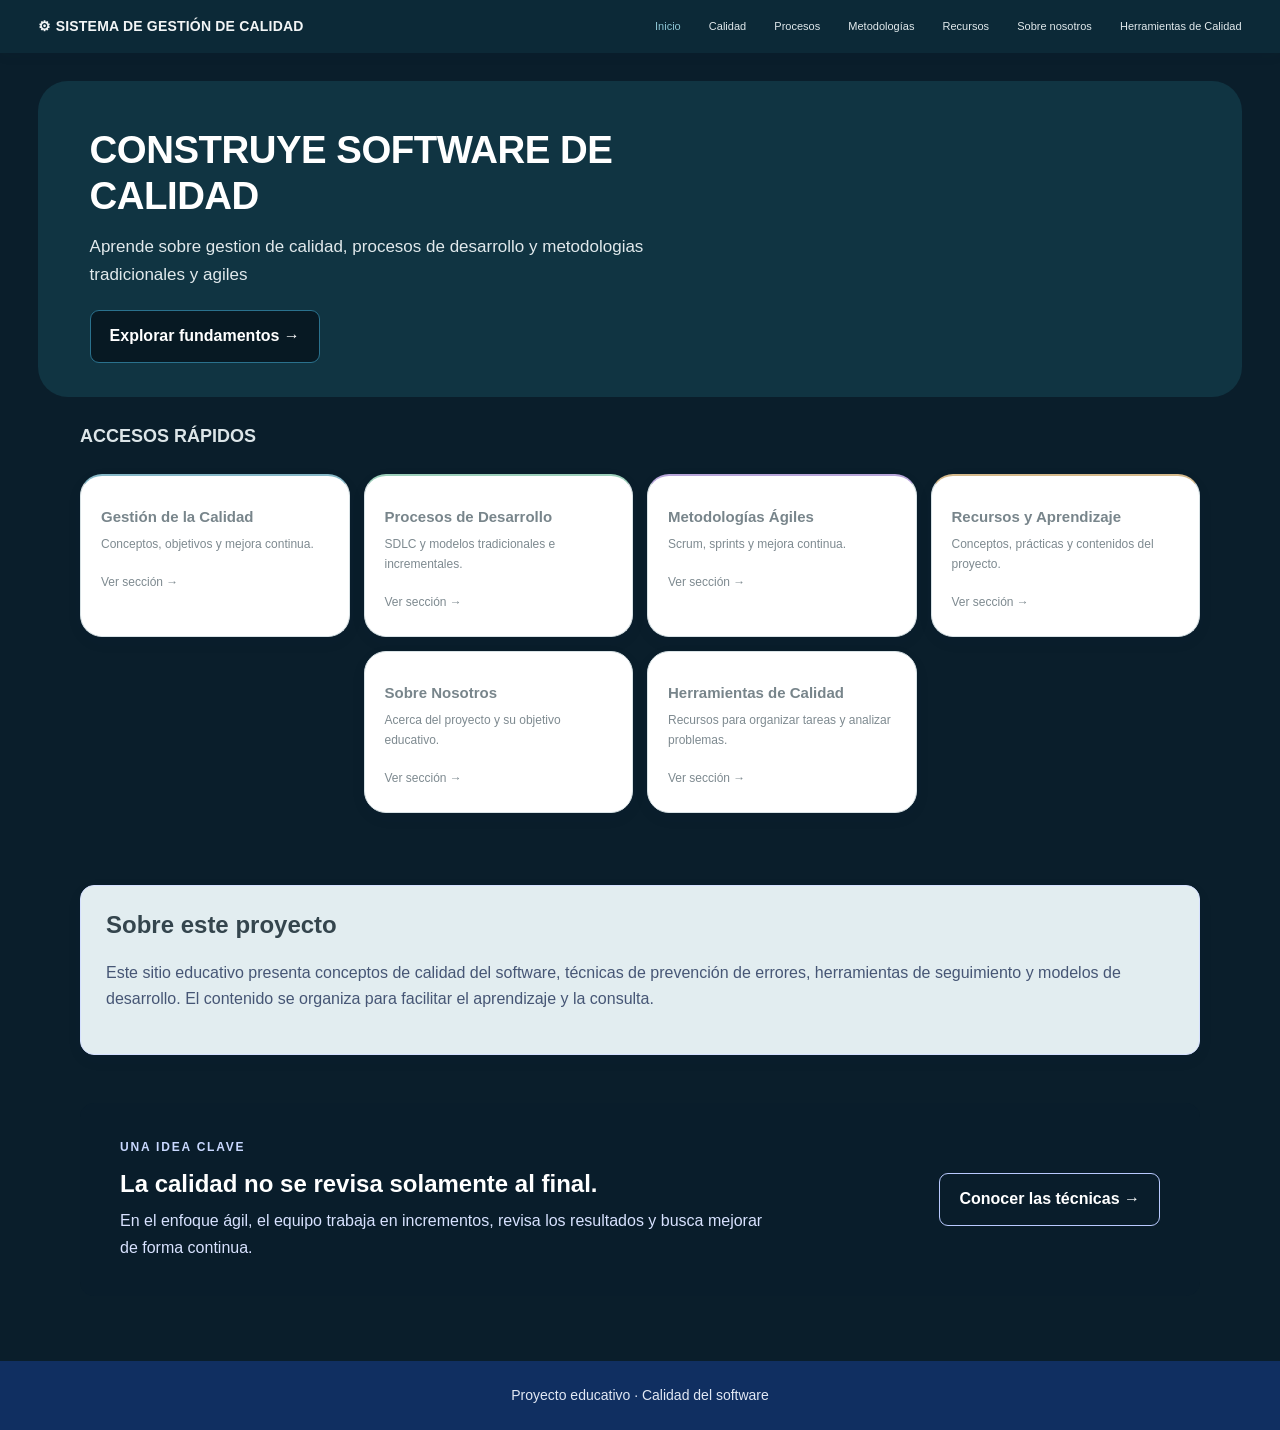
==== index.html @ c3453153 "primer commit" ====
<!DOCTYPE html>
<html lang="es">

<head>
    <meta charset="UTF-8">
    <meta name="viewport" content="width=device-width, initial-scale=1.0">
    <meta name="description"
        content="Introducción educativa a la calidad del software, técnicas, herramientas y ciclo de vida.">
    <title>Calidad del Software | Inicio</title>
    <link rel="stylesheet" href="css/style.css">
    <script src="js/script.js" defer></script>
</head>

<body>
    <header class="encabezado">
        <a href="index.html" class="logo">⚙ SISTEMA DE GESTIÓN DE CALIDAD</a>
        <button class="boton-menu" id="botonMenu" aria-label="Abrir menú" aria-expanded="false">☰</button>
        <nav class="navegacion" id="navegacion" aria-label="Navegación principal">
            <a href="index.html">Inicio</a>
            <a href="fundamentos.html">Calidad</a>
            <a href="ciclo-vida.html">Procesos</a>
            <a href="ciclo-vida.html#scrum">Metodologías</a>
            <a href="tecnicas.html">Recursos</a>
            <a href="index.html#sobre-nosotros">Sobre nosotros</a>
            <a href="herramientas.html">Herramientas de Calidad</a>
        </nav>
    </header>

    <main>
        <section class="portada">
            <div class="portada-contenido">
                <p class="etiqueta">CONSTRUYE SOFTWARE DE CALIDAD</p>
                <h1>CONSTRUYE SOFTWARE DE CALIDAD</h1>
                <p>Aprende sobre gestion de calidad, procesos de desarrollo y metodologias tradicionales y agiles</p>
                <a href="fundamentos.html" class="boton boton-claro">Explorar fundamentos <span
                        aria-hidden="true">→</span></a>
            </div>
            <div class="portada-ilustracion" aria-hidden="true">
                <div class="circulo-grande">✓</div>
                <div class="mini-tarjeta mini-uno">Código claro</div>
                <div class="mini-tarjeta mini-dos">Mejora continua</div>
            </div>
        </section>

        <section class="seccion contenedor">
            <div class="encabezado-seccion">
                <h2>Accesos rápidos</h2>
            </div>
            <div class="rejilla tarjetas-inicio">
                <article class="tarjeta">
                    <div class="icono">📘</div>
                    <h3>Gestión de la Calidad</h3>
                    <p>Conceptos, objetivos y mejora continua.</p>
                    <a class="enlace" href="fundamentos.html">Ver sección →</a>
                </article>
                <article class="tarjeta">
                    <div class="icono">🔄</div>
                    <h3>Procesos de Desarrollo</h3>
                    <p>SDLC y modelos tradicionales e incrementales.</p>
                    <a class="enlace" href="ciclo-vida.html">Ver sección →</a>
                </article>
                <article class="tarjeta">
                    <div class="icono">🧭</div>
                    <h3>Metodologías Ágiles</h3>
                    <p>Scrum, sprints y mejora continua.</p>
                    <a class="enlace" href="ciclo-vida.html#scrum">Ver sección →</a>
                </article>
                <article class="tarjeta">
                    <div class="icono">📚</div>
                    <h3>Recursos y Aprendizaje</h3>
                    <p>Conceptos, prácticas y contenidos del proyecto.</p>
                    <a class="enlace" href="tecnicas.html">Ver sección →</a>
                </article>
                <article class="tarjeta">
                    <div class="icono">ℹ️</div>
                    <h3>Sobre Nosotros</h3>
                    <p>Acerca del proyecto y su objetivo educativo.</p>
                    <a class="enlace" href="#sobre-nosotros">Ver sección →</a>
                </article>
                <article class="tarjeta">
                    <div class="icono">🛠️</div>
                    <h3>Herramientas de Calidad</h3>
                    <p>Recursos para organizar tareas y analizar problemas.</p>
                    <a class="enlace" href="herramientas.html">Ver sección →</a>
                </article>
            </div>
        </section>

        <section class="seccion contenedor" id="sobre-nosotros">
            <div class="panel panel-azul">
                <h2>Sobre este proyecto</h2>
                <p>Este sitio educativo presenta conceptos de calidad del software, técnicas de prevención de errores,
                    herramientas de seguimiento y modelos de desarrollo. El contenido se organiza para facilitar el
                    aprendizaje y la consulta.</p>
            </div>
        </section>
        <section class="franja contenedor">
            <div>
                <p class="etiqueta etiqueta-clara">UNA IDEA CLAVE</p>
                <h2>La calidad no se revisa solamente al final.</h2>
                <p>En el enfoque ágil, el equipo trabaja en incrementos, revisa los resultados y busca mejorar de forma
                    continua.</p>
            </div>
            <a href="tecnicas.html" class="boton boton-borde">Conocer las técnicas →</a>
        </section>
    </main>
    <footer class="pie">
        <p>Proyecto educativo · Calidad del software</p>
    </footer>
</body>

</html>
---- css/style.css ----
/* =========================
   ESTILOS GENERALES
   ========================= */
:root {
    --azul-oscuro: #091d2b;
    --azul: #1c5d7a;
    --azul-claro: #e2edf0;
    --texto: #24343b;
    --gris: #7c898e;
    --fondo: #0a1e2b;
    --blanco: #ffffff;
    --borde: #d8e2e5;
}

* {
    box-sizing: border-box;
}

html {
    scroll-behavior: smooth;
}

body {
    margin: 0;
    font-family: Arial, sans-serif;
    color: var(--texto);
    background: var(--fondo);
    line-height: 1.65;
}

a {
    text-decoration: none;
}

p {
    margin-top: 0;
}

h1,
h2,
h3 {
    line-height: 1.2;
}

.contenedor {
    width: min(1120px, 88%);
    margin: 0 auto;
}

.seccion {
    padding-top: 25px;
    padding-bottom: 48px;
}

.margen-arriba {
    margin-top: 58px;
}

/* =========================
   NAVEGACIÓN
   ========================= */
.encabezado {
    position: sticky;
    top: 0;
    z-index: 10;
    background: var(--blanco);
    padding: 15px 6%;
    display: flex;
    justify-content: space-between;
    align-items: center;
    gap: 24px;
    box-shadow: 0 2px 12px #14264b12;
}

.logo {
    color: #f2f5f6;
    font-size: 21px;
    font-weight: 800;
    white-space: nowrap;
}

.logo span {
    color: var(--azul);
}

.navegacion {
    display: flex;
    align-items: center;
    gap: 20px;
}

.navegacion a {
    color: #e1e9ec;
    font-size: 14px;
    font-weight: 600;
}

.navegacion a:hover,
.navegacion a.activo {
    color: #8bc4d3;
}

.boton-menu {
    display: none;
    border: 0;
    border-radius: 8px;
    padding: 6px 10px;
    background: var(--azul-claro);
    color: var(--azul-oscuro);
    font-size: 25px;
    cursor: pointer;
}

/* =========================
   PORTADA
   ========================= */
.portada {
    background: linear-gradient(125deg, var(--azul-oscuro), #3159ad);
    color: white;
    padding: 86px 8%;
    min-height: 430px;
    display: flex;
    justify-content: space-between;
    align-items: center;
    gap: 45px;
}

.portada-contenido {
    max-width: 690px;
}

.portada h1 {
    max-width: 680px;
    font-size: clamp(30px, 3vw, 42px);
    margin: 12px 0 14px;
    letter-spacing: -0.5px;
    text-transform: uppercase;
}

.portada p {
    max-width: 630px;
    color: #e1e9ec;
    font-size: 17px;
}

.etiqueta {
    font-size: 12px;
    font-weight: 800;
    letter-spacing: 1.8px;
    color: #bfcfff;
    margin-bottom: 12px;
}

.etiqueta-azul {
    color: var(--azul);
}

.etiqueta-clara {
    color: #c9d8ff;
}

.boton {
    display: inline-block;
    border: 0;
    border-radius: 9px;
    padding: 12px 19px;
    font-weight: 700;
    cursor: pointer;
    transition: transform .2s, background .2s;
}

.boton:hover {
    transform: translateY(-2px);
}

.boton-claro {
    background: #071923;
    color: white;
    border: 1px solid #2a718d;
    margin-top: 4px;
}

.boton-claro:hover {
    background: #174151;
}

.portada-ilustracion {
    position: relative;
    width: 280px;
    min-width: 230px;
    height: 240px;
    display: grid;
    place-items: center;
}

.circulo-grande {
    width: 185px;
    height: 185px;
    border: 2px solid #b7c9ff;
    border-radius: 50%;
    display: grid;
    place-items: center;
    color: #fff;
    font-size: 86px;
    background: #ffffff15;
    box-shadow: 0 0 0 22px #ffffff0a;
}

.mini-tarjeta {
    position: absolute;
    background: white;
    color: var(--azul-oscuro);
    padding: 10px 15px;
    border-radius: 9px;
    font-size: 13px;
    font-weight: 700;
    box-shadow: 0 10px 25px #0c1c3e40;
}

.mini-uno {
    top: 12px;
    right: -4px;
}

.mini-dos {
    bottom: 12px;
    left: -4px;
}

/* =========================
   SECCIONES Y TARJETAS
   ========================= */
.encabezado-seccion {
    max-width: 700px;
    margin-bottom: 27px;
}

.encabezado-seccion h2 {
    font-size: clamp(27px, 3vw, 36px);
    margin: 5px 0 10px;
}

.encabezado-seccion p:not(.etiqueta) {
    color: var(--gris);
}

.rejilla {
    display: grid;
    gap: 20px;
}

.tarjetas-inicio {
    grid-template-columns: repeat(4, minmax(0, 1fr));
}

.tres-columnas {
    grid-template-columns: repeat(3, minmax(0, 1fr));
}

.dos-columnas {
    grid-template-columns: repeat(2, minmax(0, 1fr));
}

.tarjeta,
.panel {
    background: var(--blanco);
    padding: 25px;
    border: 1px solid var(--borde);
    border-radius: 14px;
    box-shadow: 0 5px 20px #172b5708;
}

.tarjeta {
    transition: transform .2s, box-shadow .2s;
}

.tarjeta:hover {
    transform: translateY(-3px);
    box-shadow: 0 12px 25px #172b5712;
}

.tarjeta h3 {
    margin: 12px 0 9px;
    font-size: 20px;
}

.tarjeta p,
.panel p {
    color: var(--gris);
}

.icono {
    font-size: 30px;
    margin-bottom: 12px;
}

.enlace {
    display: inline-block;
    color: var(--azul);
    font-weight: 700;
    font-size: 14px;
    margin-top: 6px;
}

.enlace span {
    margin-left: 5px;
}

.franja {
    margin-bottom: 65px;
    background: var(--azul-oscuro);
    color: white;
    padding: 35px 40px;
    border-radius: 16px;
    display: flex;
    justify-content: space-between;
    align-items: center;
    gap: 25px;
}

.franja h2 {
    margin: 0 0 10px;
    max-width: 600px;
}

.franja p:not(.etiqueta) {
    color: #d8e2ff;
    margin-bottom: 0;
    max-width: 650px;
}

.boton-borde {
    border: 1px solid #b9caff;
    color: white;
    white-space: nowrap;
}

.boton-borde:hover {
    background: #ffffff18;
}

/* =========================
   CABECERAS INTERIORES
   ========================= */
.cabecera-pagina {
    padding: 64px 8%;
    background: linear-gradient(125deg, var(--azul-oscuro), #3159ad);
    color: white;
}

.cabecera-pagina h1 {
    font-size: clamp(34px, 4.5vw, 48px);
    margin: 10px 0 15px;
}

.cabecera-pagina p:not(.etiqueta) {
    max-width: 760px;
    color: #e1e9ff;
    font-size: 17px;
}

.panel-azul {
    background: var(--azul-claro);
    border-color: #d5e0ff;
}

.panel-azul p {
    color: #465675;
}

.lista {
    padding-left: 22px;
}

.lista li {
    margin-bottom: 9px;
}

.nota {
    font-size: 13px;
    color: var(--gris);
    margin-top: 20px;
}

.aviso {
    padding: 17px 20px;
    background: #fff8e7;
    color: #6b5119;
    border: 1px solid #f1dfad;
    border-radius: 10px;
    margin-bottom: 25px;
}

/* =========================
   PESTAÑAS
   ========================= */
.pestanas {
    display: flex;
    gap: 8px;
    border-bottom: 1px solid var(--borde);
}

.pestana {
    border: 1px solid var(--borde);
    border-bottom: 0;
    padding: 12px 20px;
    background: #edf1f8;
    color: var(--texto);
    border-radius: 9px 9px 0 0;
    cursor: pointer;
    font-weight: 700;
}

.pestana.activa {
    background: var(--azul);
    color: white;
    border-color: var(--azul);
}

.panel-pestana {
    background: white;
    padding: 25px;
    border: 1px solid var(--borde);
    border-radius: 0 10px 10px 10px;
}

.panel-pestana p {
    color: var(--gris);
    margin-bottom: 0;
}

.oculto {
    display: none !important;
}

/* =========================
   TARJETAS DESPLEGABLES
   ========================= */
.tarjeta-interactiva h2 {
    font-size: 21px;
}

.boton-detalle {
    width: 100%;
    display: flex;
    justify-content: space-between;
    align-items: center;
    border: 1px solid var(--borde);
    border-radius: 8px;
    padding: 11px 13px;
    background: #f7f9fd;
    color: var(--azul);
    font-weight: 700;
    cursor: pointer;
    margin-top: 10px;
}

.boton-detalle:hover {
    background: var(--azul-claro);
}

.detalle {
    margin-top: 14px;
    padding-top: 12px;
    border-top: 1px solid var(--borde);
}

.detalle p {
    margin-bottom: 0;
}

/* =========================
   FILTROS
   ========================= */
.filtros {
    display: flex;
    flex-wrap: wrap;
    gap: 10px;
    margin-bottom: 25px;
}

.filtro {
    padding: 10px 16px;
    border: 1px solid var(--borde);
    border-radius: 30px;
    background: white;
    color: var(--texto);
    font-weight: 700;
    cursor: pointer;
}

.filtro:hover {
    border-color: var(--azul);
}

.filtro.activo {
    background: var(--azul);
    border-color: var(--azul);
    color: white;
}

.categoria {
    display: inline-block;
    padding: 4px 9px;
    background: var(--azul-claro);
    color: var(--azul);
    border-radius: 30px;
    font-size: 12px;
    font-weight: 700;
}

.etiqueta-fuente {
    font-size: 12px;
    font-weight: 700;
    color: #8290a6 !important;
    margin-bottom: 0;
}

/* =========================
   LÍNEA DE TIEMPO
   ========================= */
.linea-tiempo {
    max-width: 820px;
    margin: 0 auto;
    position: relative;
}

.linea-tiempo::before {
    content: "";
    position: absolute;
    top: 15px;
    bottom: 15px;
    left: 24px;
    width: 3px;
    background: #d6e0fb;
}

.etapa {
    position: relative;
    display: flex;
    gap: 22px;
    margin-bottom: 20px;
    outline: none;
}

.numero-etapa {
    position: relative;
    z-index: 1;
    flex: 0 0 50px;
    height: 50px;
    display: grid;
    place-items: center;
    border-radius: 50%;
    background: var(--azul);
    color: white;
    font-weight: 800;
    border: 4px solid var(--fondo);
    transition: transform .2s, background .2s;
}

.contenido-etapa {
    flex: 1;
    background: white;
    border: 1px solid var(--borde);
    border-radius: 12px;
    padding: 20px 23px;
}

.contenido-etapa h3 {
    margin: 0 0 8px;
}

.contenido-etapa p {
    color: var(--gris);
    margin-bottom: 8px;
}

.contenido-etapa .resultado {
    font-size: 14px;
    margin-bottom: 0;
    color: var(--azul-oscuro);
}

.etapa:hover .numero-etapa,
.etapa:focus .numero-etapa {
    transform: scale(1.08);
    background: #1b8a75;
}

.etapa:hover .contenido-etapa,
.etapa:focus .contenido-etapa {
    border-color: #9fb5f3;
}

.panel h2 {
    margin-top: 0;
}

/* =========================
   PIE Y RESPONSIVE
   ========================= */
.pie {
    text-align: center;
    padding: 23px;
    background: var(--azul-oscuro);
    color: #dce5ff;
    font-size: 14px;
}

.pie p {
    margin: 0;
}

@media (max-width: 1000px) {
    .tarjetas-inicio {
        grid-template-columns: repeat(2, minmax(0, 1fr));
    }

    .navegacion {
        gap: 12px;
    }

    .navegacion a {
        font-size: 13px;
    }

    .portada {
        padding-left: 6%;
        padding-right: 6%;
    }
}

@media (max-width: 760px) {
    .encabezado {
        flex-wrap: wrap;
        padding: 13px 6%;
    }

    .boton-menu {
        display: block;
    }

    .navegacion {
        display: none;
        width: 100%;
        flex-direction: column;
        align-items: stretch;
        gap: 0;
        padding-top: 8px;
    }

    .navegacion.abierta {
        display: flex;
    }

    .navegacion a {
        padding: 10px 4px;
        border-top: 1px solid var(--borde);
        font-size: 15px;
    }

    .portada {
        min-height: auto;
        padding: 58px 7%;
    }

    .portada-ilustracion {
        display: none;
    }

    .seccion {
        padding-top: 42px;
        padding-bottom: 42px;
    }

    .dos-columnas,
    .tres-columnas {
        grid-template-columns: 1fr;
    }

    .franja {
        flex-direction: column;
        align-items: flex-start;
        margin-bottom: 40px;
        padding: 28px;
    }

    .cabecera-pagina {
        padding: 48px 7%;
    }

    .margen-arriba {
        margin-top: 40px;
    }
}

@media (max-width: 480px) {
    .tarjetas-inicio {
        grid-template-columns: 1fr;
    }

    .portada h1 {
        font-size: 36px;
    }

    .contenedor {
        width: 90%;
    }

    .tarjeta,
    .panel {
        padding: 21px;
    }

    .contenido-etapa {
        padding: 16px;
    }

    .etapa {
        gap: 12px;
    }

    .numero-etapa {
        flex-basis: 44px;
        height: 44px;
    }

    .linea-tiempo::before {
        left: 20px;
    }

    .pestana {
        padding: 10px 13px;
    }
}


/* Ajustes visuales inspirados en la referencia entregada */
body {
    background: #0a1e2b;
    color: #edf2f4;
}

.encabezado {
    background: #0c2937;
}

.logo {
    font-size: 15px;
    letter-spacing: .2px;
    text-transform: uppercase;
}

.logo span {
    color: #b5cbd0;
}

.navegacion a {
    font-size: 12px;
    font-weight: 500;
}

.portada {
    background: #103442;
    border-radius: 30px;
}

.portada-contenido {
    max-width: 820px;
}

.portada .etiqueta {
    display: none;
}

.portada-ilustracion {
    display: none;
}

.seccion {
    padding-top: 24px;
}

.encabezado-seccion h2 {
    color: #dce5e8;
    font-size: 18px;
    text-transform: uppercase;
}

.encabezado-seccion p:not(.etiqueta) {
    color: #aab8bd;
}

.tarjetas-inicio {
    gap: 14px;
}

.tarjetas-inicio .tarjeta {
    min-height: 130px;
    padding: 22px 20px;
    border-radius: 22px;
}

.tarjetas-inicio .tarjeta:nth-child(1) {
    border-top: 2px solid #86b8c7;
}

.tarjetas-inicio .tarjeta:nth-child(2) {
    border-top: 2px solid #9ccfba;
}

.tarjetas-inicio .tarjeta:nth-child(3) {
    border-top: 2px solid #b7a5d9;
}

.tarjetas-inicio .tarjeta:nth-child(4) {
    border-top: 2px solid #d5b98b;
}

.tarjetas-inicio .icono {
    display: none;
}

.tarjetas-inicio .tarjeta h3 {
    font-size: 15px;
    color: #78858b;
    margin-top: 10px;
}

.tarjetas-inicio .tarjeta p {
    color: #7e8a90;
    font-size: 12px;
}

.tarjetas-inicio .enlace {
    color: #7e8a90;
    font-size: 12px;
    font-weight: 500;
}

.franja {
    border-radius: 14px;
}

.cabecera-pagina {
    background: #103442;
}

.panel,
.tarjeta:not(.tarjetas-inicio .tarjeta) {
    color: var(--texto);
}

.panel h2,
.panel h3,
.tarjeta h2,
.tarjeta h3 {
    color: #34454d;
}

.pie {
    background: #102f61;
    color: #e1e8f4;
}

@media (max-width: 760px) {
    .portada {
        margin: 18px 4% 0;
        padding: 36px 7%;
        border-radius: 24px;
    }

    .portada h1 {
        font-size: 30px;
    }

    .portada p {
        font-size: 15px;
    }

    .navegacion {
        background: #0c2937;
    }

    .navegacion a {
        color: #e1e9ec;
    }
}

@media (min-width: 1001px) {
    .portada {
        margin: 28px 3% 0;
        padding: 34px 4%;
        min-height: 220px;
    }

    .tarjetas-inicio .tarjeta:nth-child(5) {
        grid-column: 2;
    }

    .tarjetas-inicio .tarjeta:nth-child(6) {
        grid-column: 3;
    }
}

@media (max-width: 1000px) {

    .tarjetas-inicio .tarjeta:nth-child(5),
    .tarjetas-inicio .tarjeta:nth-child(6) {
        grid-column: auto;
    }
}


/* Navegación ajustada a la imagen de referencia */
.encabezado {
    display: flex;
    align-items: center;
    justify-content: space-between;
    gap: 24px;
    padding: 15px 3%;
    background: #0c2937;
}

.logo {
    white-space: nowrap;
    font-size: 14px;
    font-weight: 800;
    color: #f2f5f6;
}

.logo span {
    color: #f2f5f6;
}

.navegacion {
    display: flex;
    align-items: center;
    justify-content: flex-end;
    gap: clamp(12px, 2.2vw, 34px);
}

.navegacion a {
    white-space: nowrap;
    font-size: 11px;
    color: #e1e9ec;
}

.navegacion a:hover,
.navegacion a.activo {
    color: #8bc4d3;
}

@media (max-width: 1050px) {
    .encabezado {
        gap: 14px;
    }

    .logo {
        font-size: 12px;
    }

    .navegacion {
        gap: 12px;
    }

    .navegacion a {
        font-size: 10px;
    }
}

@media (max-width: 760px) {
    .encabezado {
        flex-wrap: wrap;
    }

    .logo {
        white-space: normal;
        max-width: calc(100% - 60px);
    }

    .navegacion {
        display: none;
        flex-direction: column;
        align-items: stretch;
        width: 100%;
        padding: 12px 0;
        gap: 0;
    }

    .navegacion.abierto {
        display: flex;
    }

    .navegacion a {
        padding: 11px 8px;
        font-size: 13px;
    }
}
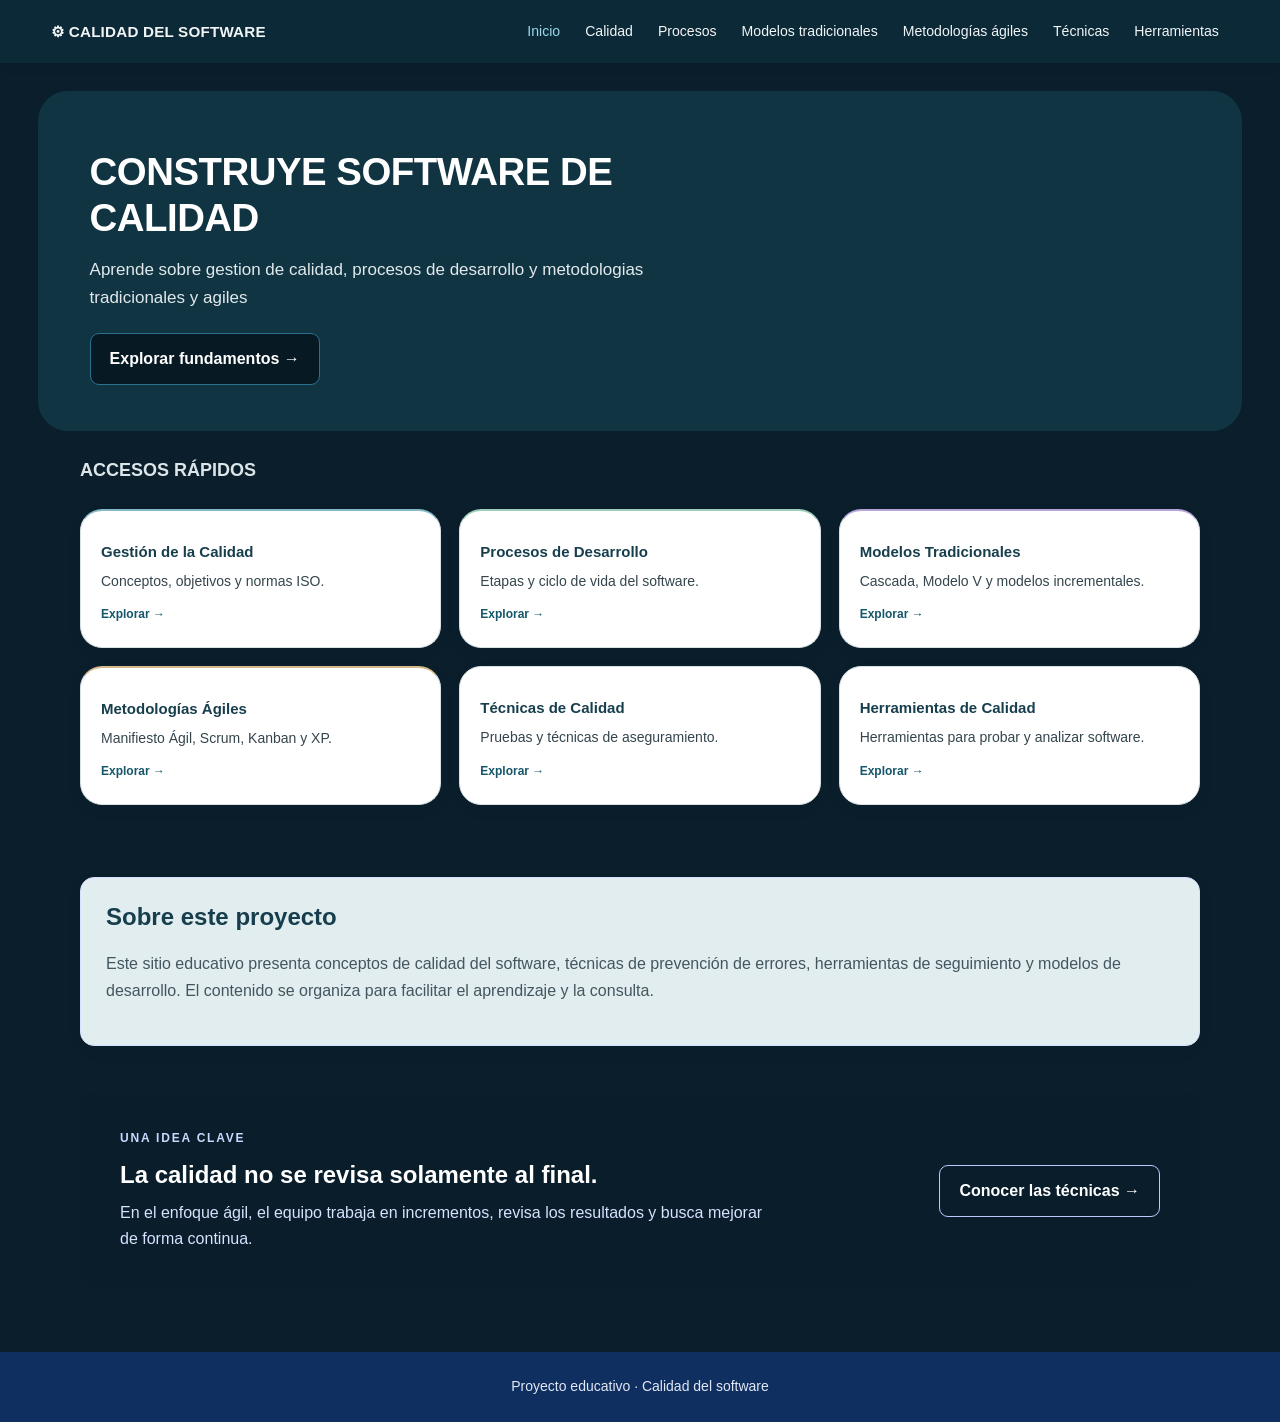
==== commit b0e665d3: "Realizando segunda pila de sprint" ====
--- a/index.html
+++ b/index.html
@@ -1,112 +1,67 @@
 <!DOCTYPE html>
+
 <html lang="es">
-
 <head>
-    <meta charset="UTF-8">
-    <meta name="viewport" content="width=device-width, initial-scale=1.0">
-    <meta name="description"
-        content="Introducción educativa a la calidad del software, técnicas, herramientas y ciclo de vida.">
-    <title>Calidad del Software | Inicio</title>
-    <link rel="stylesheet" href="css/style.css">
-    <script src="js/script.js" defer></script>
+<meta charset="utf-8"/>
+<meta content="width=device-width, initial-scale=1.0" name="viewport"/>
+<meta content="Introducción educativa a la calidad del software, técnicas, herramientas y ciclo de vida." name="description"/>
+<title>Calidad del Software | Inicio</title>
+<link href="css/style.css" rel="stylesheet"/>
+<script defer="" src="js/script.js"></script>
 </head>
-
 <body>
-    <header class="encabezado">
-        <a href="index.html" class="logo">⚙ SISTEMA DE GESTIÓN DE CALIDAD</a>
-        <button class="boton-menu" id="botonMenu" aria-label="Abrir menú" aria-expanded="false">☰</button>
-        <nav class="navegacion" id="navegacion" aria-label="Navegación principal">
-            <a href="index.html">Inicio</a>
-            <a href="fundamentos.html">Calidad</a>
-            <a href="ciclo-vida.html">Procesos</a>
-            <a href="ciclo-vida.html#scrum">Metodologías</a>
-            <a href="tecnicas.html">Recursos</a>
-            <a href="index.html#sobre-nosotros">Sobre nosotros</a>
-            <a href="herramientas.html">Herramientas de Calidad</a>
-        </nav>
-    </header>
-
-    <main>
-        <section class="portada">
-            <div class="portada-contenido">
-                <p class="etiqueta">CONSTRUYE SOFTWARE DE CALIDAD</p>
-                <h1>CONSTRUYE SOFTWARE DE CALIDAD</h1>
-                <p>Aprende sobre gestion de calidad, procesos de desarrollo y metodologias tradicionales y agiles</p>
-                <a href="fundamentos.html" class="boton boton-claro">Explorar fundamentos <span
-                        aria-hidden="true">→</span></a>
-            </div>
-            <div class="portada-ilustracion" aria-hidden="true">
-                <div class="circulo-grande">✓</div>
-                <div class="mini-tarjeta mini-uno">Código claro</div>
-                <div class="mini-tarjeta mini-dos">Mejora continua</div>
-            </div>
-        </section>
-
-        <section class="seccion contenedor">
-            <div class="encabezado-seccion">
-                <h2>Accesos rápidos</h2>
-            </div>
-            <div class="rejilla tarjetas-inicio">
-                <article class="tarjeta">
-                    <div class="icono">📘</div>
-                    <h3>Gestión de la Calidad</h3>
-                    <p>Conceptos, objetivos y mejora continua.</p>
-                    <a class="enlace" href="fundamentos.html">Ver sección →</a>
-                </article>
-                <article class="tarjeta">
-                    <div class="icono">🔄</div>
-                    <h3>Procesos de Desarrollo</h3>
-                    <p>SDLC y modelos tradicionales e incrementales.</p>
-                    <a class="enlace" href="ciclo-vida.html">Ver sección →</a>
-                </article>
-                <article class="tarjeta">
-                    <div class="icono">🧭</div>
-                    <h3>Metodologías Ágiles</h3>
-                    <p>Scrum, sprints y mejora continua.</p>
-                    <a class="enlace" href="ciclo-vida.html#scrum">Ver sección →</a>
-                </article>
-                <article class="tarjeta">
-                    <div class="icono">📚</div>
-                    <h3>Recursos y Aprendizaje</h3>
-                    <p>Conceptos, prácticas y contenidos del proyecto.</p>
-                    <a class="enlace" href="tecnicas.html">Ver sección →</a>
-                </article>
-                <article class="tarjeta">
-                    <div class="icono">ℹ️</div>
-                    <h3>Sobre Nosotros</h3>
-                    <p>Acerca del proyecto y su objetivo educativo.</p>
-                    <a class="enlace" href="#sobre-nosotros">Ver sección →</a>
-                </article>
-                <article class="tarjeta">
-                    <div class="icono">🛠️</div>
-                    <h3>Herramientas de Calidad</h3>
-                    <p>Recursos para organizar tareas y analizar problemas.</p>
-                    <a class="enlace" href="herramientas.html">Ver sección →</a>
-                </article>
-            </div>
-        </section>
-
-        <section class="seccion contenedor" id="sobre-nosotros">
-            <div class="panel panel-azul">
-                <h2>Sobre este proyecto</h2>
-                <p>Este sitio educativo presenta conceptos de calidad del software, técnicas de prevención de errores,
+<header class="encabezado">
+<a class="logo" href="index.html">⚙ CALIDAD DEL SOFTWARE</a>
+<button aria-expanded="false" aria-label="Abrir menú" class="boton-menu" id="botonMenu">☰</button>
+<nav aria-label="Navegación principal" class="navegacion" id="navegacion">
+<a href="index.html">Inicio</a>
+<a href="fundamentos.html">Calidad</a>
+<a href="ciclo-vida.html">Procesos</a>
+<a href="modelos-tradicionales.html">Modelos tradicionales</a>
+<a href="metodologias-agiles.html">Metodologías ágiles</a>
+<a href="tecnicas.html">Técnicas</a>
+<a href="herramientas.html">Herramientas</a>
+</nav></header>
+<main>
+<section class="portada">
+<div class="portada-contenido">
+<p class="etiqueta">CONSTRUYE SOFTWARE DE CALIDAD</p>
+<h1>CONSTRUYE SOFTWARE DE CALIDAD</h1>
+<p>Aprende sobre gestion de calidad, procesos de desarrollo y metodologias tradicionales y agiles</p>
+<a class="boton boton-claro" href="fundamentos.html">Explorar fundamentos <span aria-hidden="true">→</span></a>
+</div>
+<div aria-hidden="true" class="portada-ilustracion">
+<div class="circulo-grande">✓</div>
+<div class="mini-tarjeta mini-uno">Código claro</div>
+<div class="mini-tarjeta mini-dos">Mejora continua</div>
+</div>
+</section>
+<section class="seccion contenedor">
+<div class="encabezado-seccion">
+<h2>Accesos rápidos</h2>
+</div>
+<div class="rejilla tarjetas-inicio"><article class="tarjeta tarjeta-inicio-compacta"><div class="icono">📘</div><h3>Gestión de la Calidad</h3><p>Conceptos, objetivos y normas ISO.</p><a class="enlace" href="fundamentos.html">Explorar →</a></article><article class="tarjeta tarjeta-inicio-compacta"><div class="icono">🔄</div><h3>Procesos de Desarrollo</h3><p>Etapas y ciclo de vida del software.</p><a class="enlace" href="ciclo-vida.html">Explorar →</a></article><article class="tarjeta tarjeta-inicio-compacta"><div class="icono">🏗️</div><h3>Modelos Tradicionales</h3><p>Cascada, Modelo V y modelos incrementales.</p><a class="enlace" href="modelos-tradicionales.html">Explorar →</a></article><article class="tarjeta tarjeta-inicio-compacta"><div class="icono">⚡</div><h3>Metodologías Ágiles</h3><p>Manifiesto Ágil, Scrum, Kanban y XP.</p><a class="enlace" href="metodologias-agiles.html">Explorar →</a></article><article class="tarjeta tarjeta-inicio-compacta"><div class="icono">🧪</div><h3>Técnicas de Calidad</h3><p>Pruebas y técnicas de aseguramiento.</p><a class="enlace" href="tecnicas.html">Explorar →</a></article><article class="tarjeta tarjeta-inicio-compacta"><div class="icono">🛠️</div><h3>Herramientas de Calidad</h3><p>Herramientas para probar y analizar software.</p><a class="enlace" href="herramientas.html">Explorar →</a></article></div>
+</section>
+<section class="seccion contenedor" id="sobre-nosotros">
+<div class="panel panel-azul">
+<h2>Sobre este proyecto</h2>
+<p>Este sitio educativo presenta conceptos de calidad del software, técnicas de prevención de errores,
                     herramientas de seguimiento y modelos de desarrollo. El contenido se organiza para facilitar el
                     aprendizaje y la consulta.</p>
-            </div>
-        </section>
-        <section class="franja contenedor">
-            <div>
-                <p class="etiqueta etiqueta-clara">UNA IDEA CLAVE</p>
-                <h2>La calidad no se revisa solamente al final.</h2>
-                <p>En el enfoque ágil, el equipo trabaja en incrementos, revisa los resultados y busca mejorar de forma
+</div>
+</section>
+<section class="franja contenedor">
+<div>
+<p class="etiqueta etiqueta-clara">UNA IDEA CLAVE</p>
+<h2>La calidad no se revisa solamente al final.</h2>
+<p>En el enfoque ágil, el equipo trabaja en incrementos, revisa los resultados y busca mejorar de forma
                     continua.</p>
-            </div>
-            <a href="tecnicas.html" class="boton boton-borde">Conocer las técnicas →</a>
-        </section>
-    </main>
-    <footer class="pie">
-        <p>Proyecto educativo · Calidad del software</p>
-    </footer>
+</div>
+<a class="boton boton-borde" href="tecnicas.html">Conocer las técnicas →</a>
+</section>
+</main>
+<footer class="pie">
+<p>Proyecto educativo · Calidad del software</p>
+</footer>
 </body>
-
 </html>
--- a/css/style.css
+++ b/css/style.css
@@ -996,4 +996,265 @@
         padding: 11px 8px;
         font-size: 13px;
     }
-}+}
+
+/* SECCION: MODELOS TRADICIONALES */
+.menu-modelos {
+    display: flex;
+    flex-wrap: wrap;
+    gap: 12px;
+    margin: 24px 0;
+}
+
+.menu-modelos a {
+    display: inline-block;
+    padding: 12px 18px;
+    border: 1px solid #31515e;
+    border-radius: 10px;
+    color: #dce8ec;
+    background: #123442;
+    text-decoration: none;
+    font-size: 14px;
+    transition: background .2s, border-color .2s;
+}
+
+.menu-modelos a:hover,
+.menu-modelos a.activo {
+    background: #1d5668;
+    border-color: #83b9c8;
+    color: #ffffff;
+}
+
+.modelo-bloque {
+    background: #f4f7f8;
+    color: #34454d;
+    border-radius: 18px;
+    padding: 28px;
+    margin: 26px 0;
+    scroll-margin-top: 22px;
+}
+
+.modelo-titulo {
+    display: flex;
+    align-items: center;
+    gap: 16px;
+    margin-bottom: 18px;
+}
+
+.modelo-titulo h2 {
+    color: #173e4d;
+    margin: 4px 0;
+}
+
+.modelo-icono {
+    display: flex;
+    align-items: center;
+    justify-content: center;
+    width: 58px;
+    height: 58px;
+    flex-shrink: 0;
+    border-radius: 16px;
+    background: #dcecf0;
+    font-size: 28px;
+}
+
+.modelo-bloque h3 {
+    color: #234b59;
+    margin-top: 24px;
+}
+
+.modelo-bloque p,
+.modelo-bloque li {
+    line-height: 1.7;
+}
+
+.pasos-modelo {
+    padding-left: 24px;
+}
+
+.pasos-modelo li {
+    padding: 5px 0;
+}
+
+.comparacion-modelo {
+    display: grid;
+    grid-template-columns: repeat(2, minmax(0, 1fr));
+    gap: 16px;
+    margin-top: 22px;
+}
+
+.dato-modelo {
+    padding: 18px 20px;
+    border-radius: 12px;
+}
+
+.dato-modelo h3 {
+    margin: 0 0 10px;
+}
+
+.dato-modelo ul {
+    margin-bottom: 0;
+    padding-left: 20px;
+}
+
+.ventaja-modelo {
+    background: #e3f1e8;
+    border-left: 5px solid #4d9b69;
+}
+
+.ventaja-modelo h3 {
+    color: #287344;
+}
+
+.desventaja-modelo {
+    background: #f8e9e8;
+    border-left: 5px solid #c76b67;
+}
+
+.desventaja-modelo h3 {
+    color: #a74340;
+}
+
+.uso-modelo {
+    background: #e6eef5;
+    border-left: 5px solid #4d83a5;
+    border-radius: 10px;
+    padding: 4px 18px 16px;
+    margin-top: 20px;
+}
+
+.uso-modelo h3 {
+    margin-top: 14px;
+}
+
+.resumen-modelos {
+    background: #123442;
+    border: 1px solid #31515e;
+    border-radius: 18px;
+    padding: 26px;
+    margin: 32px 0;
+}
+
+.resumen-modelos .encabezado-seccion h2 {
+    color: #edf2f4;
+}
+
+.tabla-modelos-contenedor {
+    overflow-x: auto;
+}
+
+.tabla-modelos {
+    width: 100%;
+    border-collapse: collapse;
+    min-width: 620px;
+    background: #f4f7f8;
+    color: #34454d;
+}
+
+.tabla-modelos th,
+.tabla-modelos td {
+    padding: 13px 15px;
+    border: 1px solid #d4dfe3;
+    text-align: left;
+}
+
+.tabla-modelos th {
+    background: #1d5668;
+    color: white;
+}
+
+@media (max-width: 760px) {
+    .comparacion-modelo {
+        grid-template-columns: 1fr;
+    }
+
+    .modelo-bloque,
+    .resumen-modelos {
+        padding: 20px;
+    }
+
+    .menu-modelos {
+        flex-direction: column;
+    }
+
+    .menu-modelos a {
+        text-align: center;
+    }
+}
+
+
+/* HISTORIAS 7, 8, 9, 10, 18 Y 19 */
+.titulo-pagina{background:#123442;color:#fff;text-align:center;padding:55px 20px 45px}.titulo-pagina h1{font-size:clamp(2rem,5vw,3rem);margin:8px 0}.titulo-pagina p{max-width:800px;margin:10px auto;line-height:1.7}.pagina-contenido{padding-top:30px;padding-bottom:50px}.subnav{display:flex;flex-wrap:wrap;gap:10px;margin:10px 0 28px}.subnav a{background:#e7f0f3;color:#17495b;padding:10px 15px;border-radius:8px;text-decoration:none;font-weight:bold}.subnav a:hover{background:#1d687e;color:#fff}.bloque-contenido{padding:26px;margin:25px 0;background:#fff;border:1px solid #dce5e8;border-radius:15px;scroll-margin-top:20px}.bloque-contenido h2{color:#15566a}.valores-agiles .tarjeta{border-top:4px solid #1d7188}.lista-dos-columnas{columns:2;line-height:1.8}.tablero-kanban{display:grid;grid-template-columns:repeat(3,1fr);gap:12px;margin:20px 0}.tablero-kanban>div,.tablero-kanban>span{background:#e9f1f4;padding:14px;border-radius:10px;min-width:0}.tablero-kanban h3,.tablero-kanban b{display:block;color:#15566a;margin:0 0 10px}.tablero-kanban article,.tablero-kanban small{display:block;background:white;border:1px solid #d4e0e4;padding:10px;border-radius:7px;margin:8px 0}.galeria-graficos{display:grid;grid-template-columns:repeat(3,minmax(0,1fr));gap:18px;margin:24px 0}.grafico-ampliable{display:flex;flex-direction:column;gap:14px;text-align:left;background:#fff;border:1px solid #cad9df;border-radius:14px;padding:18px;cursor:pointer;color:#203b47;min-width:0}.grafico-ampliable:hover,.grafico-ampliable:focus{outline:3px solid #79b6c7;transform:translateY(-2px)}.grafico-titulo{font-size:1.2rem;font-weight:bold;color:#15566a}.descripcion-grafico{font-size:.92rem;line-height:1.5}.flujo-vertical,.ciclo-scrum{display:flex;flex-direction:column;align-items:center;gap:5px}.flujo-vertical b,.ciclo-scrum b,.flujo-horizontal b,.flujo-v b{background:#e6f1f4;padding:9px 12px;border-radius:7px;text-align:center}.flujo-vertical i,.ciclo-scrum i{font-style:normal;color:#176b87;font-weight:bold}.flujo-horizontal{display:flex;align-items:center;justify-content:center;flex-wrap:wrap;gap:6px}.flujo-horizontal i{color:#176b87;font-style:normal}.flujo-v{display:grid;grid-template-columns:1fr 1fr;gap:12px;position:relative}.flujo-v>span{display:flex;flex-direction:column;gap:8px}.flujo-v b{font-size:.85rem}.visor-grafico{display:none;position:fixed;inset:0;background:rgba(5,20,27,.94);z-index:1000;color:#fff;padding:55px 20px 25px;overflow:auto;text-align:center}.visor-grafico.abierto{display:block}.visor-grafico #contenidoVisor{max-width:900px;margin:25px auto;background:#fff;color:#203b47;padding:30px;border-radius:14px;font-size:1.2rem}.cerrar-visor{position:fixed;right:20px;top:12px;font-size:2.4rem;background:transparent;border:0;color:white;cursor:pointer}.lista-eventos{display:grid;grid-template-columns:repeat(2,1fr);gap:12px}.lista-eventos article{background:#edf4f6;border-left:4px solid #1d7188;padding:15px;border-radius:8px}.lista-eventos h3{margin-top:0;color:#15566a}.diagrama-sprint{display:grid;grid-template-columns:repeat(5,1fr);gap:10px;margin:22px 0}.paso-sprint{background:#eaf2f4;padding:12px;border-radius:10px;text-align:center}.evento-sprint{width:100%;border:0;background:#1d5668;color:white;padding:12px 8px;border-radius:8px;cursor:pointer;font-weight:bold}.evento-sprint.activo{background:#e4a83a;color:#172d36}.paso-sprint p{font-size:.9rem}.detalle-evento{padding:18px;background:#f3f7f8;border-radius:10px;border-left:5px solid #1d7188}.nota{font-size:.9rem;color:#53666d}.seleccion-metodos{display:grid;grid-template-columns:repeat(3,1fr);gap:12px;margin:20px 0}.seleccion-metodos label,.pregunta-paso label{background:#edf4f6;padding:13px;border-radius:8px;display:flex;gap:9px;align-items:center}.tabla-comparacion-wrap{overflow-x:auto;margin:25px 0}.tabla-comparacion{width:100%;border-collapse:collapse;background:white}.tabla-comparacion th,.tabla-comparacion td{padding:13px;border:1px solid #d4e0e4;text-align:left;min-width:150px}.tabla-comparacion th{background:#1d5668;color:white}.mensaje-formulario{color:#9a4c26}.formulario-pasos{background:#fff;border:1px solid #dce5e8;border-radius:15px;padding:25px;max-width:850px;margin:25px auto}.progreso-texto{display:flex;justify-content:space-between;font-weight:bold;margin-bottom:8px}.barra-progreso{height:10px;background:#e1e9ec;border-radius:20px;overflow:hidden}.barra-progreso div{height:100%;width:25%;background:#1d7188;transition:width .2s}.pregunta-paso{display:none;padding:25px 0}.pregunta-paso.activa{display:grid;gap:12px}.pregunta-paso h2{color:#15566a}.pregunta-paso input,.seleccion-metodos input{accent-color:#176b87}.controles-pasos{display:flex;justify-content:space-between;gap:12px}.boton-secundario{background:#607780}.resultado-recomendador{background:#eaf4f6;border-radius:15px;padding:25px;margin:25px auto;max-width:850px}.resultado-recomendador.oculto,.oculto{display:none!important}.coincidencia{margin:15px 0}.coincidencia-cabecera{display:flex;justify-content:space-between;font-weight:bold}.coincidencia-fondo{height:12px;background:#d3e0e4;border-radius:20px;overflow:hidden}.coincidencia-fondo span{display:block;height:100%;background:#1d7188}
+@media(max-width:850px){.galeria-graficos{grid-template-columns:repeat(2,minmax(0,1fr))}.diagrama-sprint{grid-template-columns:repeat(2,1fr)}.diagrama-sprint .paso-sprint:last-child{grid-column:1/-1}}
+@media(max-width:600px){.galeria-graficos,.tablero-kanban,.lista-eventos,.seleccion-metodos{grid-template-columns:1fr}.lista-dos-columnas{columns:1}.bloque-contenido,.formulario-pasos{padding:18px}.diagrama-sprint{grid-template-columns:1fr}.diagrama-sprint .paso-sprint:last-child{grid-column:auto}.flujo-horizontal{flex-direction:column}.flujo-horizontal i{transform:rotate(90deg)}}
+
+
+/* AJUSTES DE NAVEGACION Y PORTADA */
+.encabezado { gap: 14px; padding: 12px 4%; }
+.logo { font-size: .95rem; white-space: nowrap; }
+.navegacion { gap: 5px; flex-wrap: nowrap; }
+.navegacion a { padding: 8px 10px; font-size: .88rem; white-space: nowrap; }
+.tarjetas-inicio { grid-template-columns: repeat(3, minmax(0, 1fr)); gap: 18px; }
+.tarjeta-inicio-compacta { min-height: 190px; padding: 20px; display:flex; flex-direction:column; align-items:flex-start; }
+.tarjeta-inicio-compacta p { margin-bottom: 12px; }
+.tarjeta-inicio-compacta .enlace { margin-top:auto; }
+.portada { min-height: 340px; padding-top: 45px; padding-bottom: 45px; }
+#graficos-modelos { scroll-margin-top: 20px; }
+@media (max-width: 1050px) {
+ .encabezado { flex-wrap: wrap; }
+ .navegacion { flex-wrap: wrap; justify-content: center; }
+}
+@media (max-width: 700px) {
+ .tarjetas-inicio { grid-template-columns: 1fr; }
+ .tarjeta-inicio-compacta { min-height: 0; }
+ .navegacion { flex-direction: column; align-items: stretch; }
+ .navegacion a { text-align: center; }
+ .tablero-kanban { grid-template-columns: 1fr; }
+ .galeria-graficos { grid-template-columns: 1fr; }
+ .lista-eventos { grid-template-columns: 1fr; }
+ .diagrama-sprint { grid-template-columns: 1fr; }
+ .seleccion-metodos { grid-template-columns: 1fr; }
+}
+
+
+/* AJUSTES DE LEGIBILIDAD Y ENCUESTA */
+/* Contraste suficiente en tarjetas de la portada. */
+.tarjetas-inicio .tarjeta h3 { color: #173e4d !important; }
+.tarjetas-inicio .tarjeta p { color: #34454d !important; font-size: 14px; }
+.tarjetas-inicio .tarjeta .enlace { color: #15566a !important; font-weight: 700; }
+/* Textos secundarios sobre fondos oscuros. */
+.encabezado-seccion p:not(.etiqueta), .nota { color: #43565e !important; }
+/* La navegación mantiene texto claro sobre el encabezado oscuro. */
+.encabezado { background: #0c2937 !important; }
+.encabezado .logo, .encabezado .navegacion a { color: #f2f5f6 !important; }
+.encabezado .navegacion a:hover, .encabezado .navegacion a.activo { color: #9bd8e8 !important; }
+/* Encuesta: se muestra la primera pregunta aunque JavaScript no se ejecute. */
+.formulario-pasos .pregunta-paso { display: none; }
+.formulario-pasos .pregunta-paso.activa { display: grid; }
+.formulario-pasos .pregunta-paso label, .seleccion-metodos label { color: #20343d !important; background: #edf4f6; }
+.formulario-pasos .pregunta-paso h2 { color: #123f50 !important; }
+.formulario-pasos .progreso-texto { color: #20343d; }
+.formulario-pasos .controles-pasos button { color: #ffffff; }
+.formulario-pasos .controles-pasos button:disabled { color: #ffffff; opacity: .75; }
+.resultado-recomendador { color: #20343d; }
+.resultado-recomendador h2 { color: #123f50; }
+
+/* CORRECCION GENERAL DE CONTRASTE */
+.encabezado-seccion p:not(.etiqueta) { color: #d5e0e4 !important; }
+.nota { color: #43565e !important; }
+.encabezado { background: #0c2937 !important; }
+.encabezado .logo, .encabezado .navegacion a { color: #f2f5f6 !important; }
+.encabezado .navegacion a:hover, .encabezado .navegacion a.activo { color: #9bd8e8 !important; }
+.tarjeta, .panel, .bloque-contenido, .formulario-pasos, .resultado-recomendador { color: #24343b; }
+.tarjeta p, .panel p, .panel-pestana p { color: #43565e !important; }
+.tarjeta h2, .tarjeta h3, .panel h2, .panel h3, .bloque-contenido h2, .bloque-contenido h3 { color: #173e4d; }
+.bloque-contenido .nota, .panel .nota { color: #43565e !important; }
+.flujo-vertical b, .ciclo-scrum b, .flujo-horizontal b, .flujo-v b, .paso-sprint, .tablero-kanban > div, .tablero-kanban > span, .lista-eventos article, .detalle-evento { color: #24343b !important; }
+.tablero-kanban article, .tablero-kanban small { color: #24343b !important; }
+.tarjetas-inicio .tarjeta h3 { color: #173e4d !important; }
+.tarjetas-inicio .tarjeta p { color: #34454d !important; }
+.tarjetas-inicio .tarjeta .enlace { color: #15566a !important; }
+.formulario-pasos .pregunta-paso label, .seleccion-metodos label { color: #20343d !important; background: #edf4f6; }
+.formulario-pasos .pregunta-paso h2, .resultado-recomendador h2 { color: #123f50 !important; }
+.formulario-pasos .progreso-texto, .resultado-recomendador, .resultado-recomendador p, .coincidencia-cabecera { color: #20343d !important; }
+.tabla-comparacion td { color: #24343b; }
